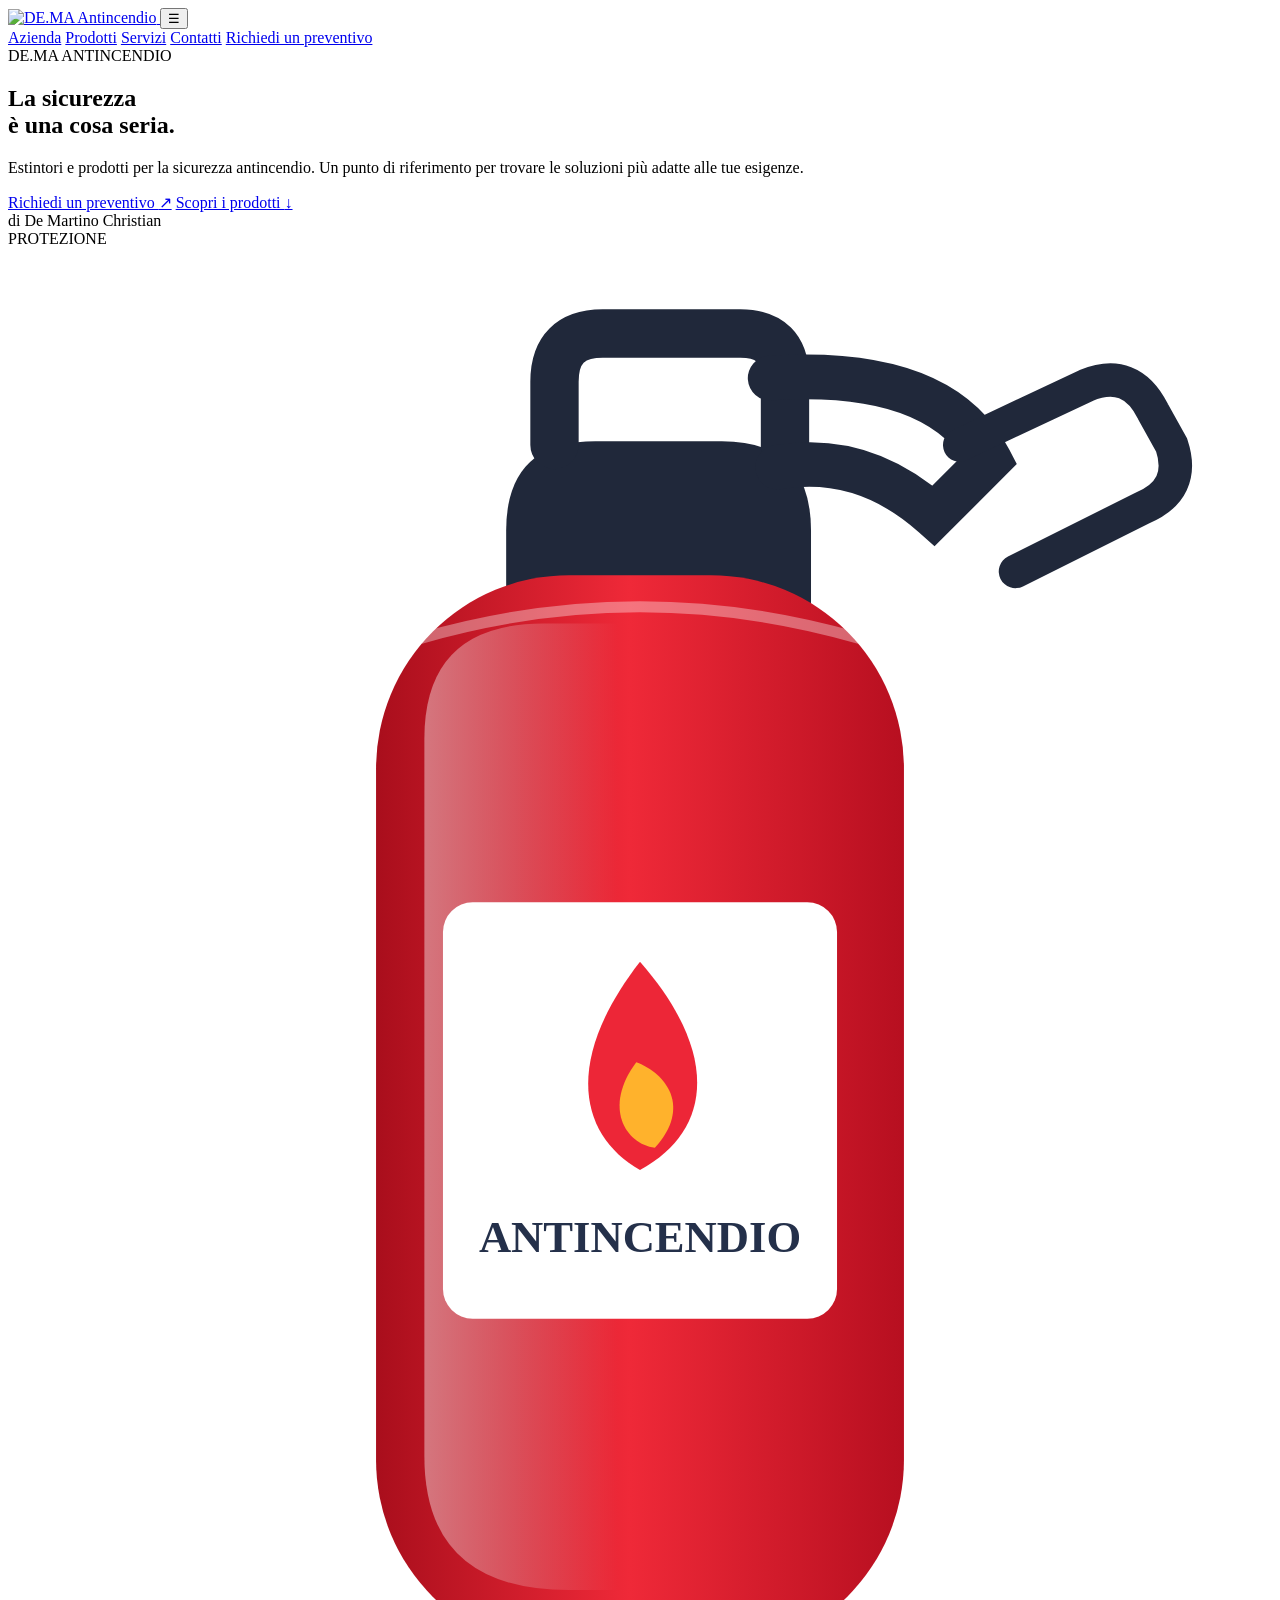
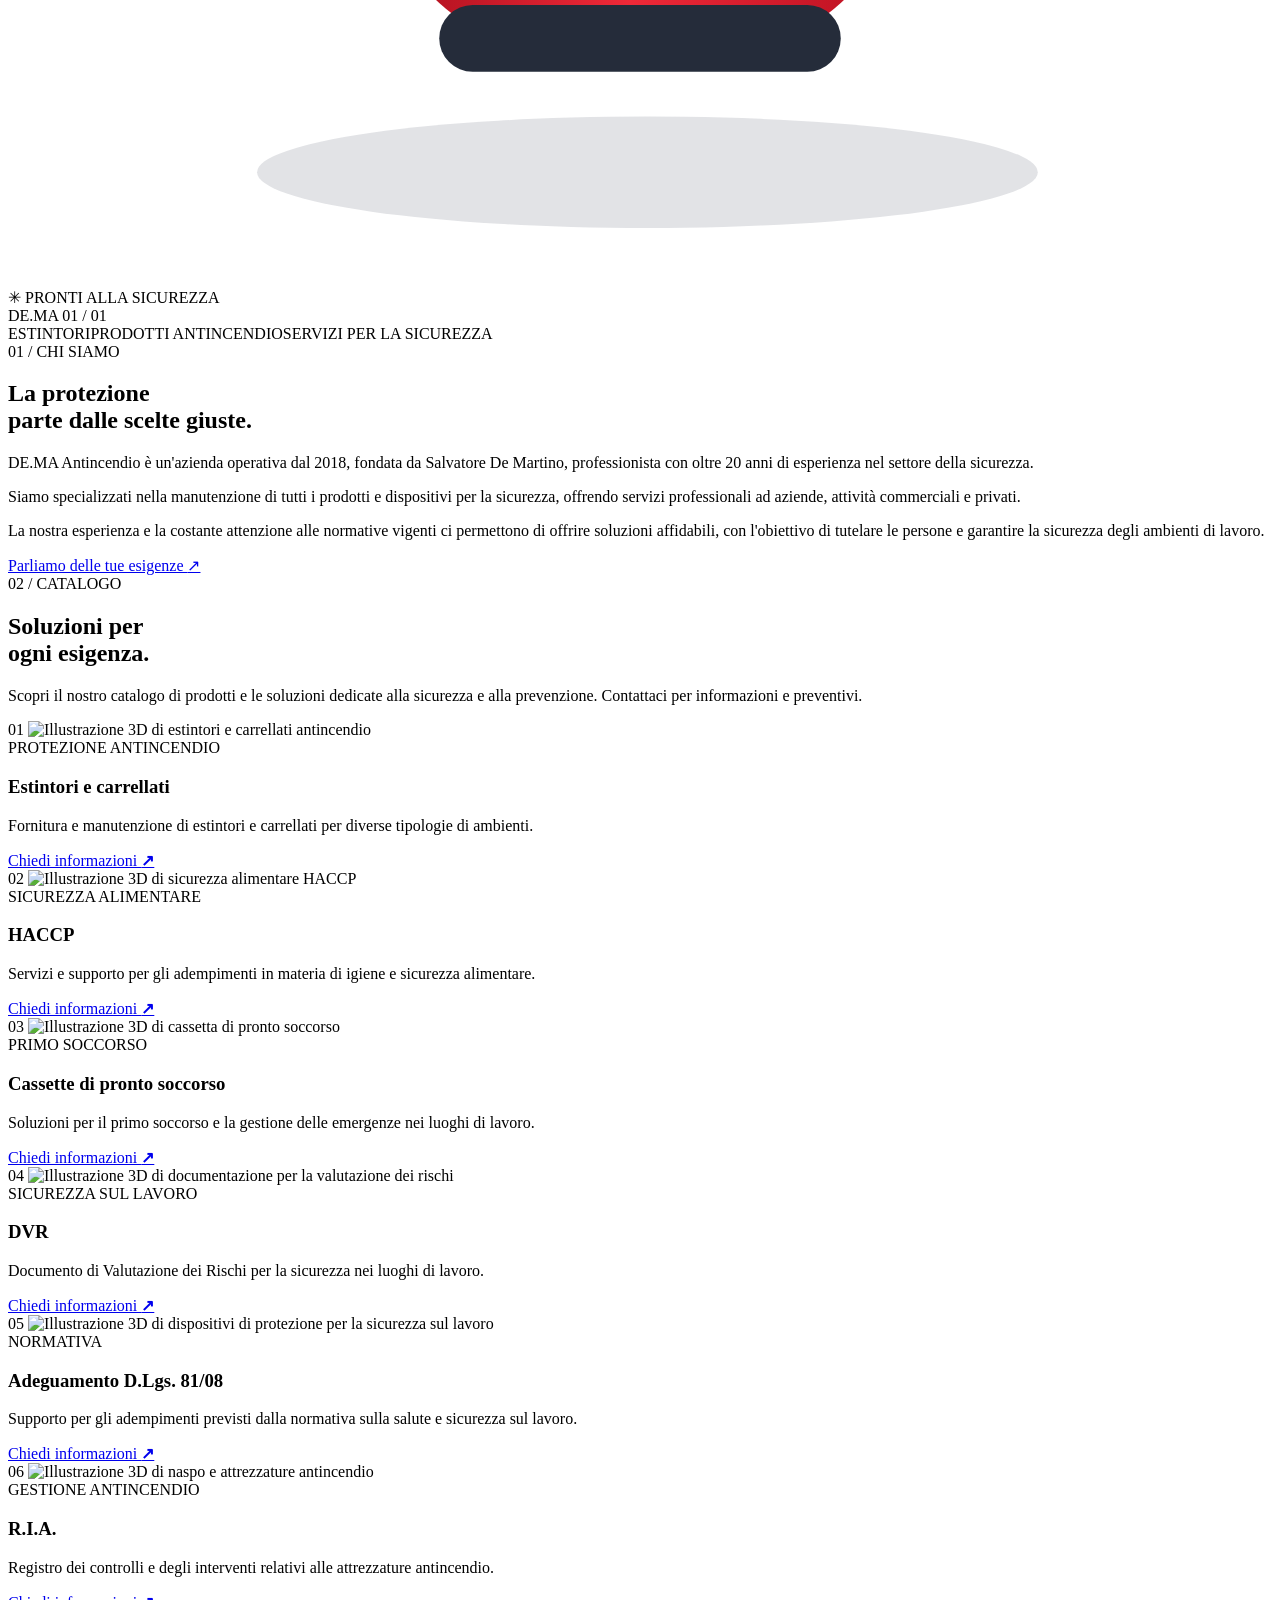
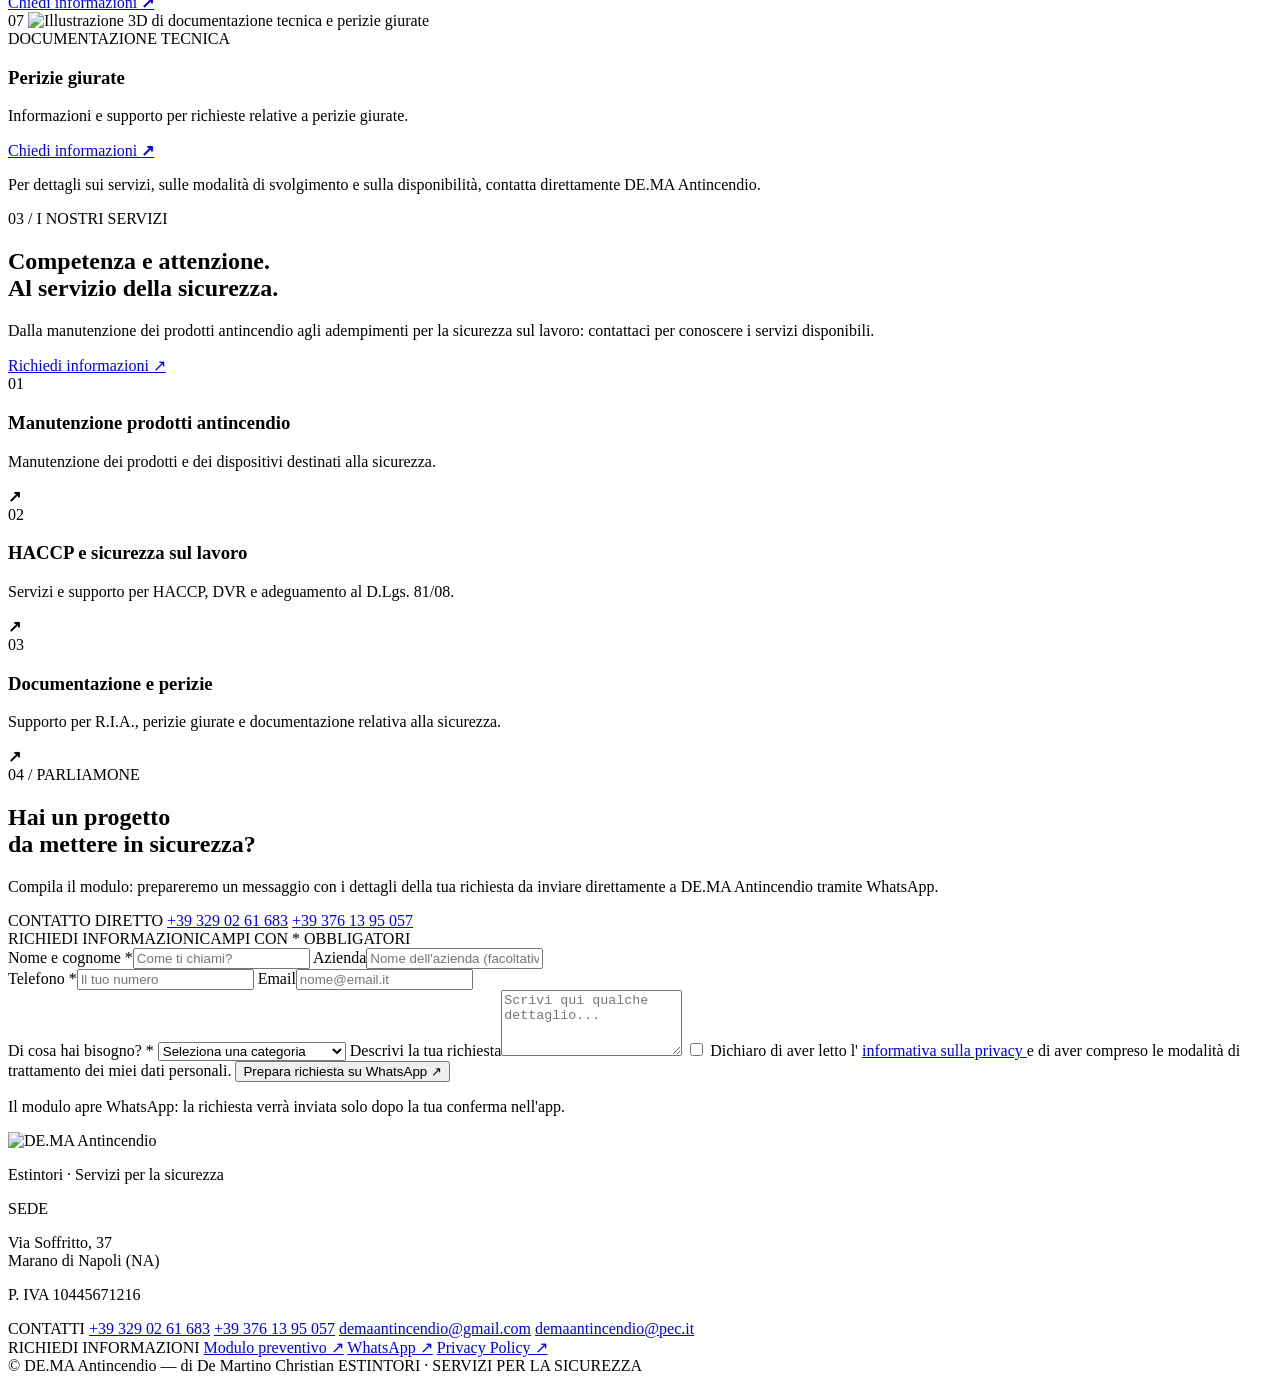
==== index.html @ 51a11959 "Add initial index.html for DE.MA Antincendio site" ====
<!doctype html>
<html lang="it">


<head>
  <meta charset="utf-8">
  <meta name="viewport" content="width=device-width, initial-scale=1">

  <!-- SEO principale -->
  <title>DE.MA Antincendio | Estintori e sicurezza a Marano di Napoli</title>

  <meta name="description" content="DE.MA Antincendio a Marano di Napoli: vendita e manutenzione estintori, HACCP, DVR, pronto soccorso e sicurezza sul lavoro. Contattaci per un preventivo.">

  <meta name="robots" content="index, follow">
  <meta name="author" content="DE.MA Antincendio">
  <meta name="theme-color" content="#ffffff">

  <!-- URL canonico -->
  <link rel="canonical" href="https://dema-antincendio.github.io/dema-antincendio/DEMA_Antincendio/">

  <!-- Open Graph: condivisione social -->
  <meta property="og:type" content="website">
  <meta property="og:site_name" content="DE.MA Antincendio">
  <meta property="og:title" content="DE.MA Antincendio | Estintori e sicurezza">
  <meta property="og:description" content="Servizi antincendio, manutenzione estintori e sicurezza sul lavoro a Marano di Napoli.">
  <meta property="og:url" content="https://dema-antincendio.github.io/dema-antincendio/DEMA_Antincendio/">
  <meta property="og:image" content="https://dema-antincendio.github.io/dema-antincendio/DEMA_Antincendio/images/logo-dema.JPG">
  <meta property="og:image:alt" content="Logo DE.MA Antincendio">
  <meta property="og:locale" content="it_IT">

  <!-- Twitter / X -->
  <meta name="twitter:card" content="summary_large_image">
  <meta name="twitter:title" content="DE.MA Antincendio">
  <meta name="twitter:description" content="Estintori, manutenzione e servizi per la sicurezza a Marano di Napoli.">
  <meta name="twitter:image" content="https://dema-antincendio.github.io/dema-antincendio/DEMA_Antincendio/images/logo-dema.JPG">

  <!-- Icona del sito -->
  <link rel="icon" type="image/jpeg" href="images/logo-dema.JPG">

  <!-- Dati strutturati Schema.org -->
  <script type="application/ld+json">
  {
    "@context": "https://schema.org",
    "@type": "LocalBusiness",
    "name": "DE.MA Antincendio",
    "legalName": "DE.MA ANTINCENDIO DI DE MARTINO CHRISTIAN",
    "url": "https://dema-antincendio.github.io/dema-antincendio/DEMA_Antincendio/",
    "image": "https://dema-antincendio.github.io/dema-antincendio/DEMA_Antincendio/images/logo-dema.JPG",
    "logo": "https://dema-antincendio.github.io/dema-antincendio/DEMA_Antincendio/images/logo-dema-trasparente.png",
    "description": "Vendita e manutenzione di estintori, prodotti antincendio e servizi per la sicurezza sul lavoro.",
    "vatID": "10445671216",
    "email": "demaantincendio@gmail.com",
    "telephone": [
      "+393290261683",
      "+393761395057"
    ],
    "address": {
      "@type": "PostalAddress",
      "streetAddress": "Via Soffritto, 37",
      "addressLocality": "Marano di Napoli",
      "addressRegion": "Campania",
      "addressCountry": "IT"
    },
    "founder": {
      "@type": "Person",
      "name": "Salvatore De Martino"
    },
    "owner": {
      "@type": "Person",
      "name": "Christian De Martino"
    }
  }
  </script>

  <!-- Foglio di stile -->
  <link rel="stylesheet" href="style.css">
</head>


<body>
  <header class="site-header">
    <div class="container nav-wrap">
      <a class="brand" href="#home" aria-label="DE.MA Antincendio, homepage">
        <img src="images/logo-dema.JPG" alt="DE.MA Antincendio">
      </a>
      <button class="menu-toggle" aria-label="Apri il menu" aria-expanded="false">☰</button>
      <nav class="main-nav" aria-label="Navigazione principale">
        <a href="#azienda">Azienda</a>
        <a href="#prodotti">Prodotti</a>
        <a href="#servizi">Servizi</a>
        <a href="#contatti">Contatti</a>
        <a class="nav-cta" href="#preventivo">Richiedi un preventivo</a>
      </nav>
    </div>
  </header>

  <main>
    <section class="hero" id="home">
      <div class="hero-glow"></div>
      <div class="container hero-grid">
        <div class="hero-copy">
          <span class="eyebrow"><span class="eyebrow-dot"></span> DE.MA ANTINCENDIO</span>
          <h1>La sicurezza<br>è una cosa <span>seria.</span></h1>
          <p class="hero-lead">Estintori e prodotti per la sicurezza antincendio. Un punto di riferimento per trovare le soluzioni più adatte alle tue esigenze.</p>
          <div class="hero-actions">
            <a class="button button-red" href="#preventivo">Richiedi un preventivo <span>↗</span></a>
            <a class="text-link" href="#prodotti">Scopri i prodotti <span>↓</span></a>
          </div>
          <div class="hero-note"><span class="note-line"></span> di De Martino Christian</div>
        </div>
        <div class="hero-visual" aria-label="Illustrazione stilizzata di un estintore">
          <div class="visual-orbit orbit-one"></div><div class="visual-orbit orbit-two"></div>
          <div class="visual-tag tag-top">PROTEZIONE</div>
          <svg class="extinguisher" viewBox="0 0 340 440" role="img" aria-label="Illustrazione di un estintore rosso">
            <defs><linearGradient id="body" x1="0" x2="1"><stop offset="0" stop-color="#a90e1c"/><stop offset=".48" stop-color="#ef2938"/><stop offset="1" stop-color="#b70f20"/></linearGradient><linearGradient id="shine" x1="0" x2="1"><stop stop-color="#fff" stop-opacity=".42"/><stop offset="1" stop-color="#fff" stop-opacity="0"/></linearGradient></defs>
            <ellipse cx="172" cy="410" rx="105" ry="15" fill="#101b35" opacity=".12"/>
            <path d="M134 76 Q134 52 158 52 H192 Q216 52 216 76 V98 H134Z" fill="#20283a"/>
            <path d="M147 53 V36 Q147 23 160 23 H197 Q209 23 209 35 V54" fill="none" stroke="#20283a" stroke-width="13" stroke-linecap="round"/>
            <path d="M205 35 Q251 32 264 57 L249 72 Q230 55 207 59" fill="none" stroke="#20283a" stroke-width="12" stroke-linecap="round"/>
            <path d="M256 53 L290 37 Q302 32 308 44 L313 53 Q317 65 305 70 L271 87" fill="none" stroke="#20283a" stroke-width="9" stroke-linecap="round"/>
            <rect x="99" y="88" width="142" height="290" rx="52" fill="url(#body)"/>
            <path d="M112 132 Q112 101 144 101 H164 V361 H151 Q112 361 112 325Z" fill="url(#shine)"/>
            <rect x="117" y="176" width="106" height="112" rx="8" fill="#fff"/>
            <path d="M170 192 C149 219 154 239 170 248 C190 237 191 216 170 192Z" fill="#ed2637"/>
            <path d="M169 219 C160 231 166 241 174 242 C184 231 177 222 169 219Z" fill="#ffb22c"/>
            <text x="170" y="270" font-size="12" font-weight="800" fill="#24304a" text-anchor="middle">ANTINCENDIO</text>
            <rect x="116" y="365" width="108" height="18" rx="9" fill="#252c3a"/>
            <path d="M111 105 Q170 88 229 105" stroke="#fff" stroke-opacity=".35" stroke-width="3" fill="none"/>
          </svg>
          <div class="visual-tag tag-bottom"><span class="tag-mark">✳</span> PRONTI ALLA SICUREZZA</div>
          <div class="visual-number">DE.MA <span>01 / 01</span></div>
        </div>
      </div>
      <div class="hero-bottom"><div class="container hero-bottom-inner"><span>ESTINTORI</span><i></i><span>PRODOTTI ANTINCENDIO</span><i></i><span>SERVIZI PER LA SICUREZZA</span></div></div>
    </section>

    <section class="intro section" id="azienda">
      <div class="container intro-grid">
        <div>
          <span class="section-kicker">01 / CHI SIAMO</span>
          <h2>La protezione<br>parte dalle <span>scelte giuste.</span></h2>
        </div>
        <div class="intro-text">
          <p>DE.MA Antincendio è un'azienda operativa dal 2018, fondata da Salvatore De Martino, professionista con oltre 20 anni di esperienza nel settore della sicurezza.</p>
          <p>Siamo specializzati nella manutenzione di tutti i prodotti e dispositivi per la sicurezza, offrendo servizi professionali ad aziende, attività commerciali e privati.</p>
          <p>La nostra esperienza e la costante attenzione alle normative vigenti ci permettono di offrire soluzioni affidabili, con l'obiettivo di tutelare le persone e garantire la sicurezza degli ambienti di lavoro.</p>
          <a class="arrow-link" href="#contatti">Parliamo delle tue esigenze <span>↗</span></a>
        </div>
      </div>
    </section>

    <section class="products section" id="prodotti">
      <div class="container">
        <div class="section-heading">
          <div>
            <span class="section-kicker">02 / CATALOGO</span>
            <h2>Soluzioni per<br><span>ogni esigenza.</span></h2>
          </div>
          <p>Scopri il nostro catalogo di prodotti e le soluzioni dedicate alla sicurezza e alla prevenzione. Contattaci per informazioni e preventivi.</p>
        </div>

        <div class="product-grid">
          <article class="product-card">
            <div class="product-art">
              <span class="art-label">01</span>
              <img src="images/estintori.jpg" alt="Illustrazione 3D di estintori e carrellati antincendio" loading="lazy">
            </div>
            <div class="product-info">
              <span>PROTEZIONE ANTINCENDIO</span>
              <h3>Estintori e carrellati</h3>
              <p>Fornitura e manutenzione di estintori e carrellati per diverse tipologie di ambienti.</p>
              <a href="#preventivo">Chiedi informazioni <b>↗</b></a>
            </div>
          </article>

          <article class="product-card">
            <div class="product-art">
              <span class="art-label">02</span>
              <img src="images/haccp.jpg" alt="Illustrazione 3D di sicurezza alimentare HACCP" loading="lazy">
            </div>
            <div class="product-info">
              <span>SICUREZZA ALIMENTARE</span>
              <h3>HACCP</h3>
              <p>Servizi e supporto per gli adempimenti in materia di igiene e sicurezza alimentare.</p>
              <a href="#preventivo">Chiedi informazioni <b>↗</b></a>
            </div>
          </article>

          <article class="product-card">
            <div class="product-art">
              <span class="art-label">03</span>
              <img src="images/pronto-soccorso.jpg" alt="Illustrazione 3D di cassetta di pronto soccorso" loading="lazy">
            </div>
            <div class="product-info">
              <span>PRIMO SOCCORSO</span>
              <h3>Cassette di pronto soccorso</h3>
              <p>Soluzioni per il primo soccorso e la gestione delle emergenze nei luoghi di lavoro.</p>
              <a href="#preventivo">Chiedi informazioni <b>↗</b></a>
            </div>
          </article>

          <article class="product-card">
            <div class="product-art">
              <span class="art-label">04</span>
              <img src="images/dvr.jpg" alt="Illustrazione 3D di documentazione per la valutazione dei rischi" loading="lazy">
            </div>
            <div class="product-info">
              <span>SICUREZZA SUL LAVORO</span>
              <h3>DVR</h3>
              <p>Documento di Valutazione dei Rischi per la sicurezza nei luoghi di lavoro.</p>
              <a href="#preventivo">Chiedi informazioni <b>↗</b></a>
            </div>
          </article>

          <article class="product-card">
            <div class="product-art">
              <span class="art-label">05</span>
              <img src="images/sicurezza-lavoro.jpg" alt="Illustrazione 3D di dispositivi di protezione per la sicurezza sul lavoro" loading="lazy">
            </div>
            <div class="product-info">
              <span>NORMATIVA</span>
              <h3>Adeguamento D.Lgs. 81/08</h3>
              <p>Supporto per gli adempimenti previsti dalla normativa sulla salute e sicurezza sul lavoro.</p>
              <a href="#preventivo">Chiedi informazioni <b>↗</b></a>
            </div>
          </article>

          <article class="product-card">
            <div class="product-art">
              <span class="art-label">06</span>
              <img src="images/ria.jpg" alt="Illustrazione 3D di naspo e attrezzature antincendio" loading="lazy">
            </div>
            <div class="product-info">
              <span>GESTIONE ANTINCENDIO</span>
              <h3>R.I.A.</h3>
              <p>Registro dei controlli e degli interventi relativi alle attrezzature antincendio.</p>
              <a href="#preventivo">Chiedi informazioni <b>↗</b></a>
            </div>
          </article>

          <article class="product-card">
            <div class="product-art">
              <span class="art-label">07</span>
              <img src="images/perizie.jpg" alt="Illustrazione 3D di documentazione tecnica e perizie giurate" loading="lazy">
            </div>
            <div class="product-info">
              <span>DOCUMENTAZIONE TECNICA</span>
              <h3>Perizie giurate</h3>
              <p>Informazioni e supporto per richieste relative a perizie giurate.</p>
              <a href="#preventivo">Chiedi informazioni <b>↗</b></a>
            </div>
          </article>
        </div>
        <p class="disclaimer">Per dettagli sui servizi, sulle modalità di svolgimento e sulla disponibilità, contatta direttamente DE.MA Antincendio.</p>
      </div>
    </section>

    <section class="services section" id="servizi">
      <div class="container services-grid">
        <div>
          <span class="section-kicker">03 / I NOSTRI SERVIZI</span>
          <h2>Competenza e attenzione.<br><span>Al servizio della sicurezza.</span></h2>
          <p class="services-lead">Dalla manutenzione dei prodotti antincendio agli adempimenti per la sicurezza sul lavoro: contattaci per conoscere i servizi disponibili.</p>
          <a class="button button-light" href="#preventivo">Richiedi informazioni <span>↗</span></a>
        </div>
        <div class="service-list">
          <div><span>01</span><h3>Manutenzione prodotti antincendio</h3><p>Manutenzione dei prodotti e dei dispositivi destinati alla sicurezza.</p><b>↗</b></div>
          <div><span>02</span><h3>HACCP e sicurezza sul lavoro</h3><p>Servizi e supporto per HACCP, DVR e adeguamento al D.Lgs. 81/08.</p><b>↗</b></div>
          <div><span>03</span><h3>Documentazione e perizie</h3><p>Supporto per R.I.A., perizie giurate e documentazione relativa alla sicurezza.</p><b>↗</b></div>
        </div>
      </div>
    </section>

    <section class="quote section" id="preventivo">
      <div class="container quote-grid">
        <div>
          <span class="section-kicker">04 / PARLIAMONE</span>
          <h2>Hai un progetto<br>da mettere <span>in sicurezza?</span></h2>
          <p>Compila il modulo: prepareremo un messaggio con i dettagli della tua richiesta da inviare direttamente a DE.MA Antincendio tramite WhatsApp.</p>
          <div class="quote-phone">
            <span>CONTATTO DIRETTO</span>
            <a href="tel:+393290261683">+39 329 02 61 683</a>
            <a href="tel:+393761395057">+39 376 13 95 057</a>
          </div>
        </div>

        <form class="quote-form" id="quoteForm">
          <div class="form-top"><span>RICHIEDI INFORMAZIONI</span><span>CAMPI CON * OBBLIGATORI</span></div>
          <label>Nome e cognome *<input name="nome" autocomplete="name" required placeholder="Come ti chiami?"></label>
          <label>Azienda<input name="azienda" autocomplete="organization" placeholder="Nome dell'azienda (facoltativo)"></label>
          <div class="form-row">
            <label>Telefono *<input name="telefono" type="tel" autocomplete="tel" required placeholder="Il tuo numero"></label>
            <label>Email<input name="email" type="email" autocomplete="email" placeholder="nome@email.it"></label>
          </div>
          <label>Di cosa hai bisogno? *
            <select name="richiesta" required>
              <option value="">Seleziona una categoria</option>
              <option>Estintori e carrellati</option>
              <option>HACCP</option>
              <option>Cassette di pronto soccorso</option>
              <option>DVR</option>
              <option>Adeguamento D.Lgs. 81/08</option>
              <option>R.I.A.</option>
              <option>Perizie giurate</option>
              <option>Altre informazioni</option>
            </select>
          </label>
          <label>Descrivi la tua richiesta<textarea name="messaggio" rows="4" placeholder="Scrivi qui qualche dettaglio..."></textarea></label>
          <label class="privacy-check">
            <input type="checkbox" required>
<span>
  Dichiaro di aver letto l'
  <a href="privacy.html" target="_blank" rel="noopener noreferrer">
    informativa sulla privacy
  </a>
  e di aver compreso le modalità di trattamento dei miei dati personali.
</span>
</label>
          <button class="button button-red submit-button" type="submit">Prepara richiesta su WhatsApp <span>↗</span></button>
          <p class="form-feedback" id="formFeedback" aria-live="polite">Il modulo apre WhatsApp: la richiesta verrà inviata solo dopo la tua conferma nell'app.</p>
        </form>
      </div>
    </section>
  </main>

  
<footer class="footer" id="contatti">
  <div class="container">
    <div class="footer-main">

      <div class="footer-brand">
        <img src="images/logo-dema-trasparente.png" alt="DE.MA Antincendio">
        <p>Estintori · Servizi per la sicurezza</p>
      </div>

      <div class="footer-contact">
        <span>SEDE</span>
        <p>Via Soffritto, 37<br>Marano di Napoli (NA)</p>
        <p>P. IVA 10445671216</p>
      </div>

      <div class="footer-contact">
        <span>CONTATTI</span>
        <a href="tel:+393290261683">+39 329 02 61 683</a>
        <a href="tel:+393761395057">+39 376 13 95 057</a>
        <a href="mailto:demaantincendio@gmail.com">demaantincendio@gmail.com</a>
        <a href="mailto:demaantincendio@pec.it">demaantincendio@pec.it</a>
      </div>

      <div class="footer-contact">
        <span>RICHIEDI INFORMAZIONI</span>
        <a href="#preventivo">Modulo preventivo ↗</a>
        <a href="https://wa.me/393290261683" target="_blank" rel="noopener noreferrer">WhatsApp ↗</a>
        <a href="privacy.html">Privacy Policy ↗</a>
      </div>

    </div>

    <div class="footer-bottom">
      <span>© <span id="year"></span> DE.MA Antincendio — di De Martino Christian</span>
      <span>ESTINTORI · SERVIZI PER LA SICUREZZA</span>
    </div>
  </div>
</footer>

<script src="script.js"></script>
</body>
</html>
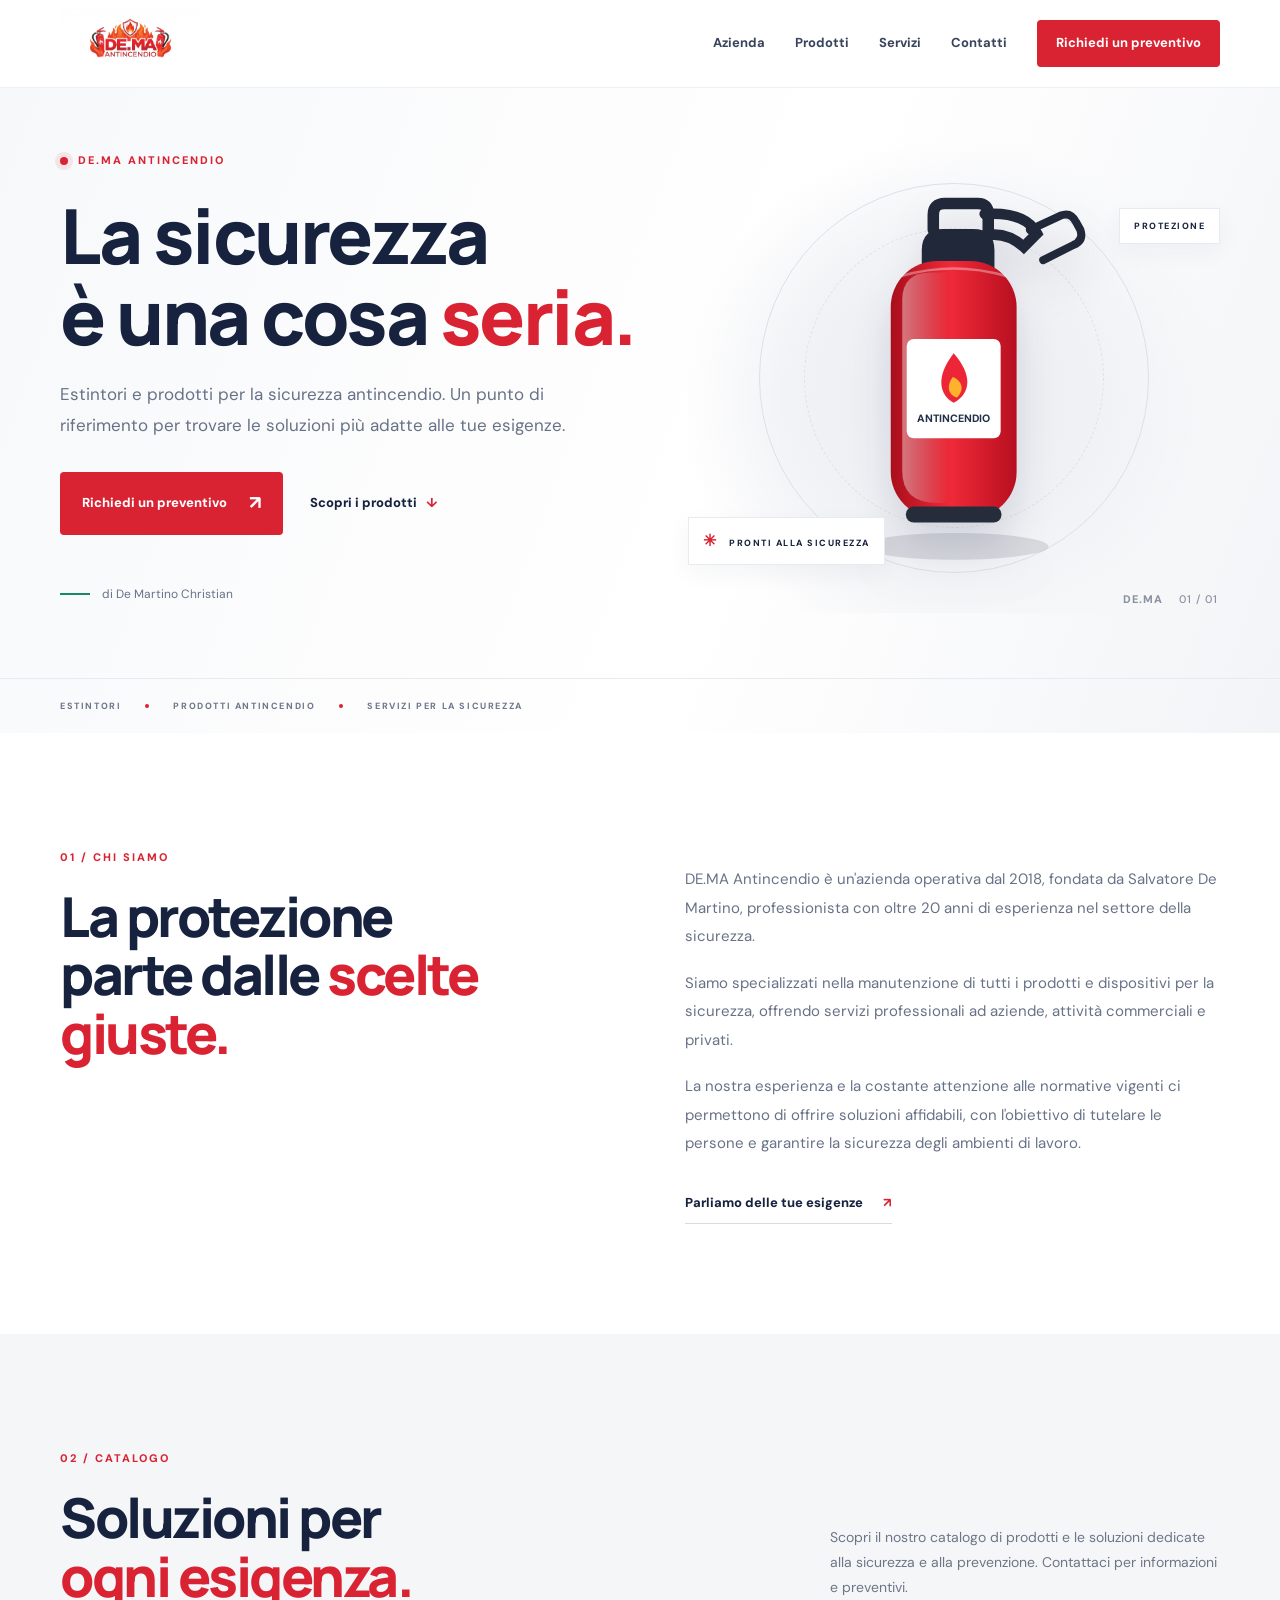
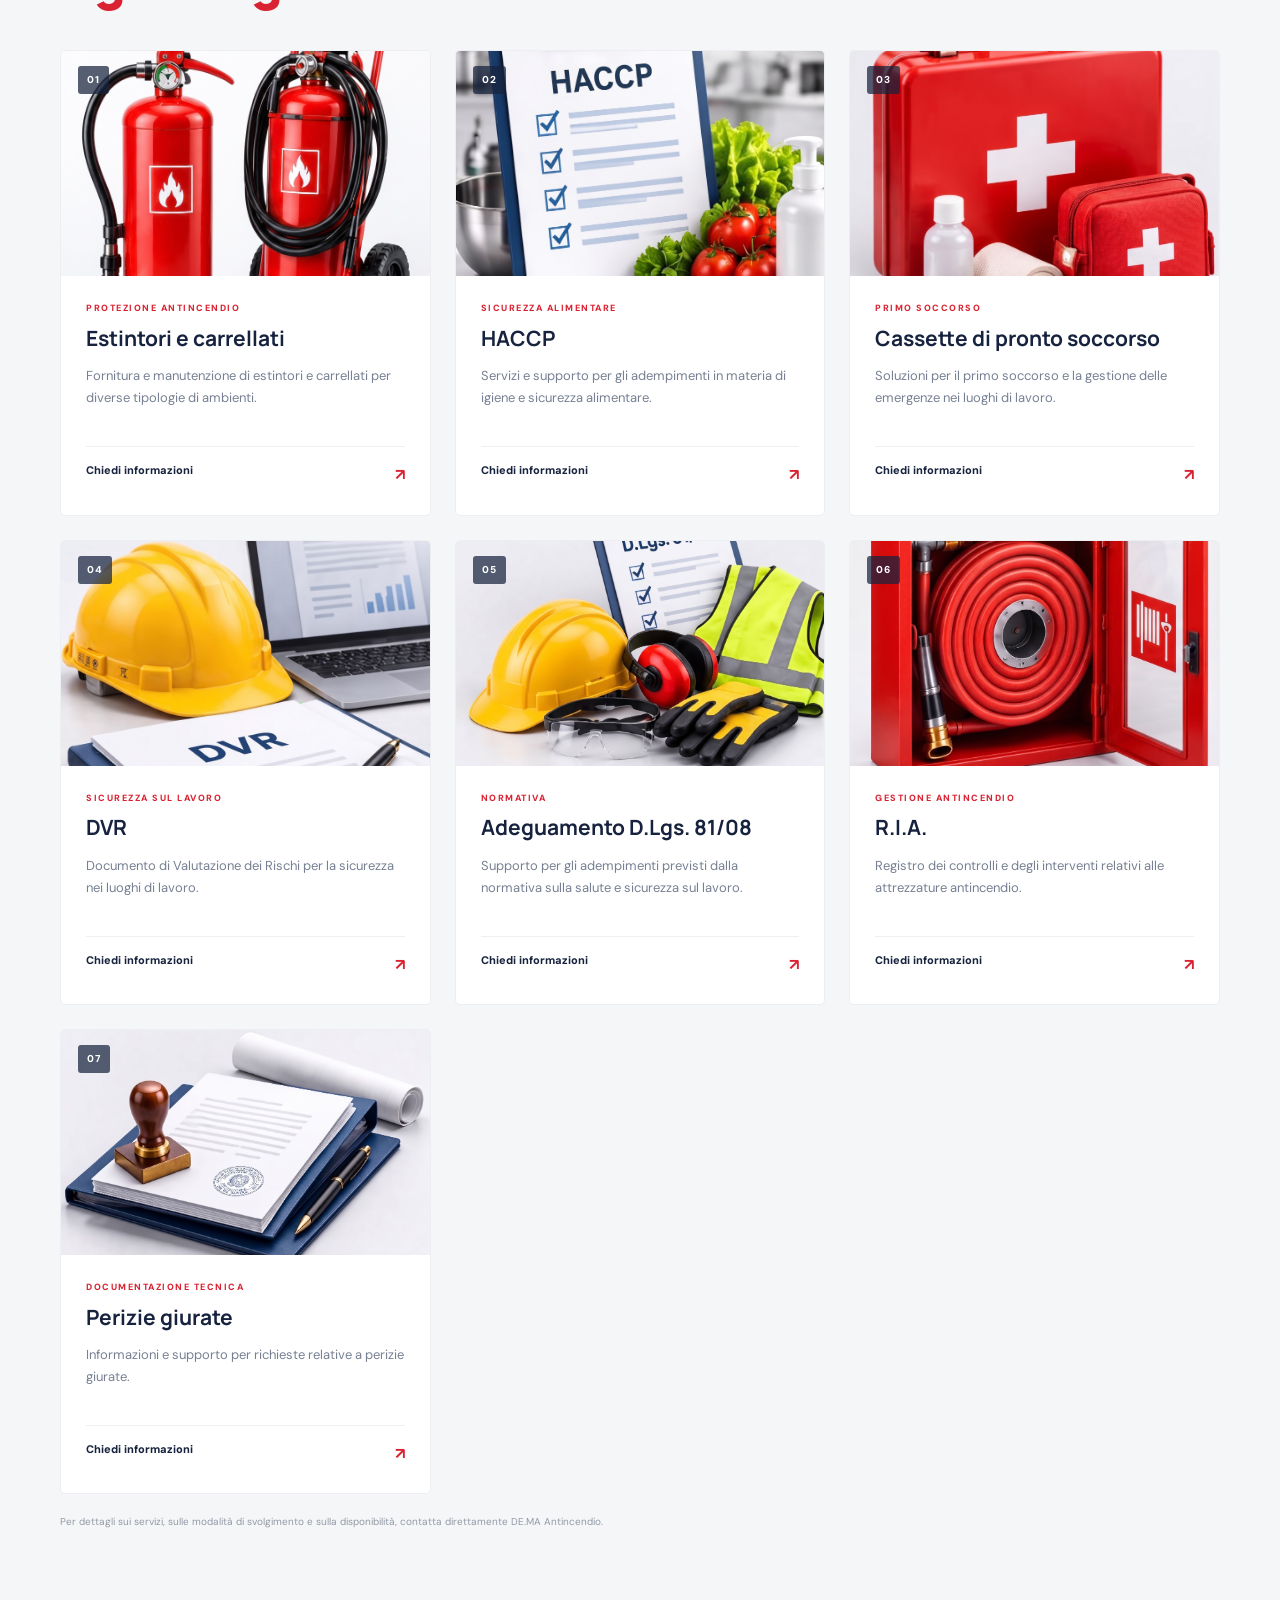
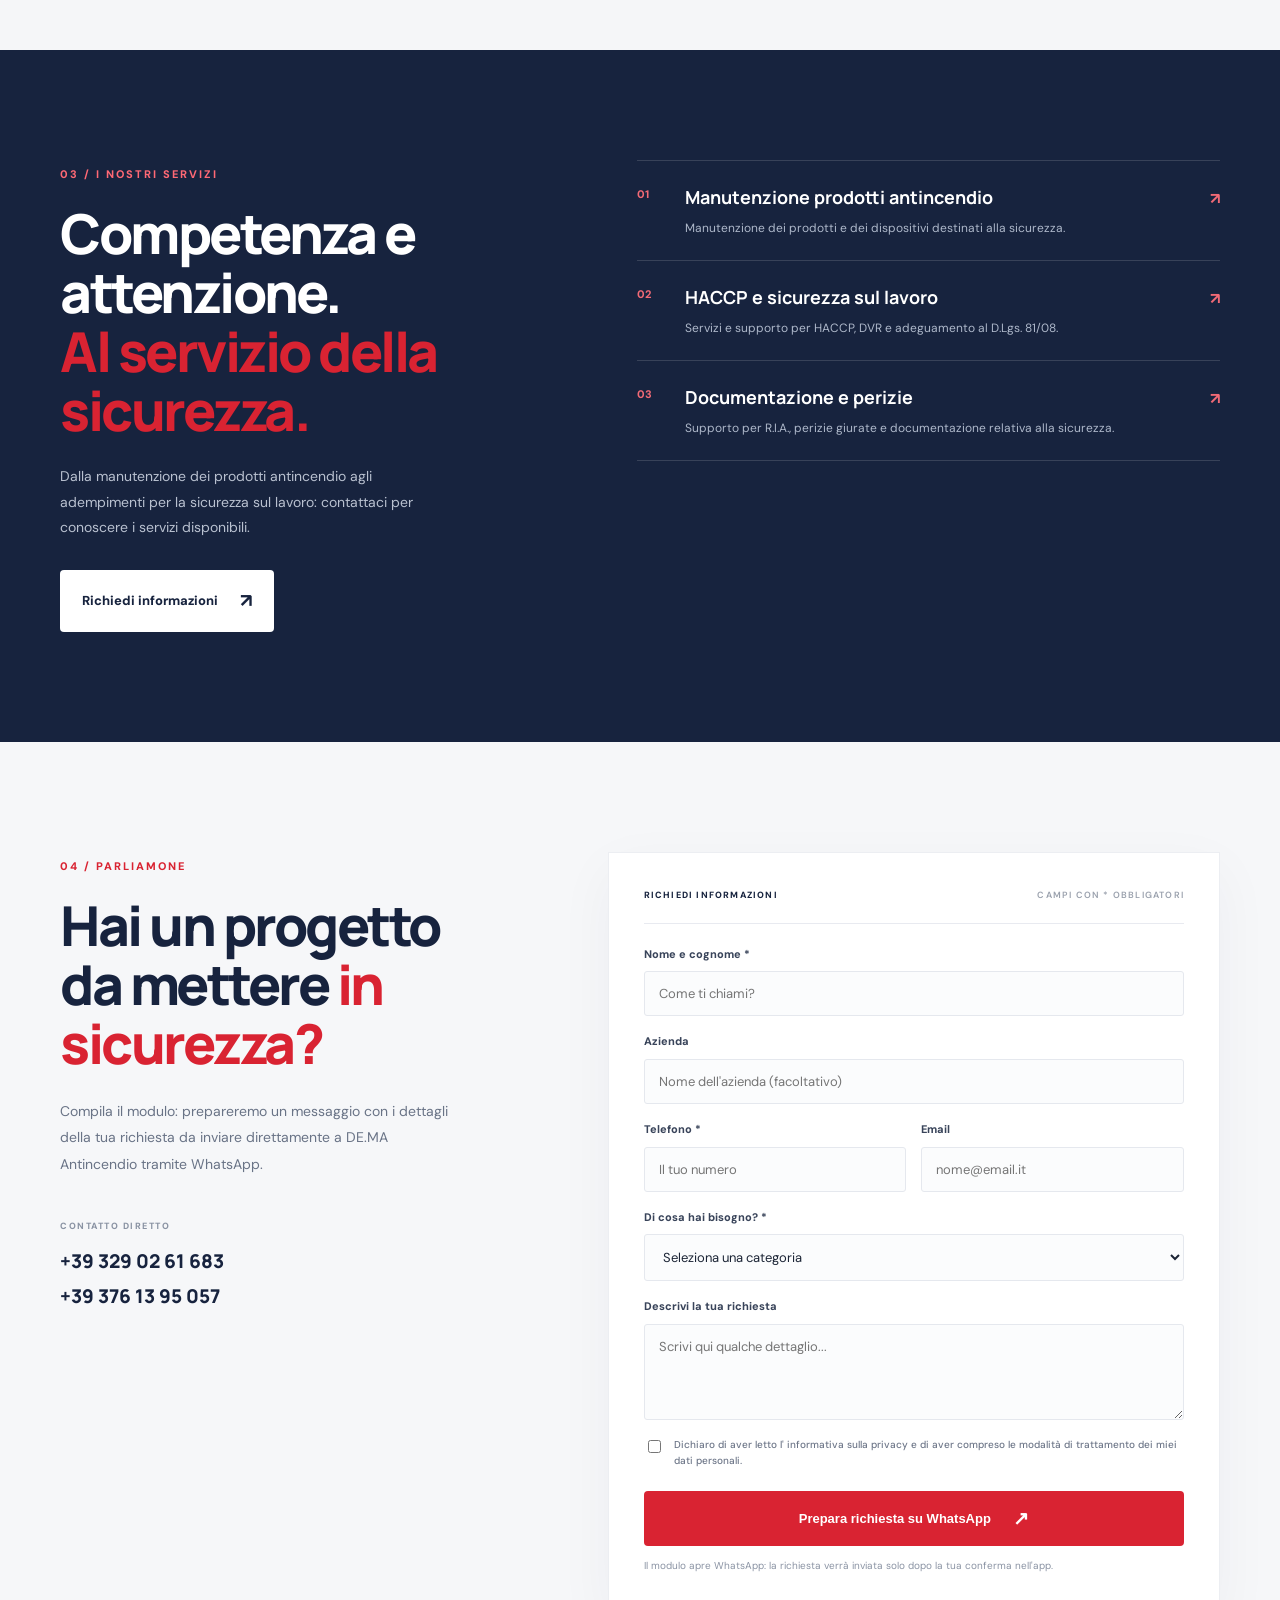
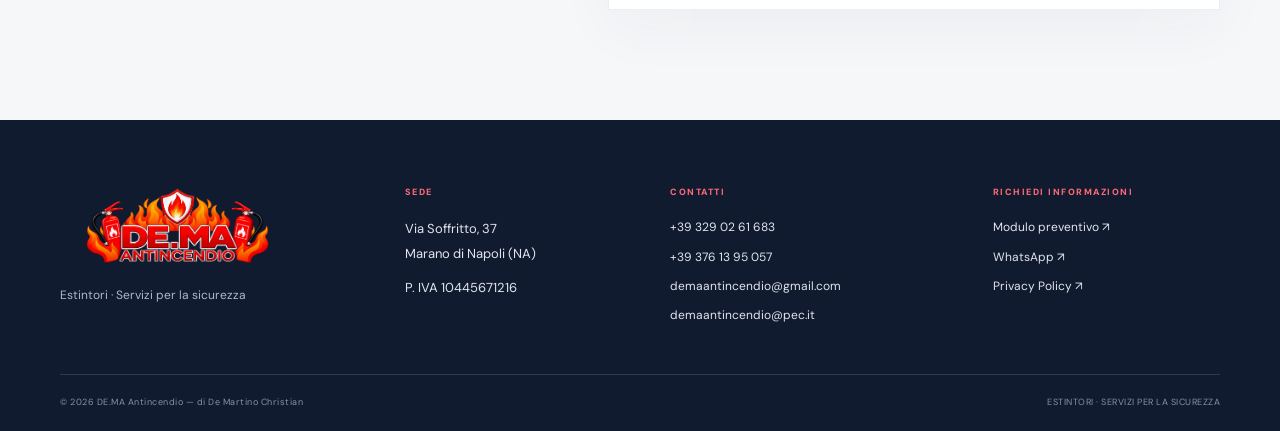
==== commit ed259ecf: "Add files via upload" ====
--- a/index.html
+++ b/index.html
@@ -1,7 +1,6 @@
 
 <!doctype html>
 <html lang="it">
-
 
 <head>
   <meta charset="utf-8">
@@ -10,22 +9,22 @@
   <!-- SEO principale -->
   <title>DE.MA Antincendio | Estintori e sicurezza a Marano di Napoli</title>
 
-  <meta name="description" content="DE.MA Antincendio a Marano di Napoli: vendita e manutenzione estintori, HACCP, DVR, pronto soccorso e sicurezza sul lavoro. Contattaci per un preventivo.">
+  <meta name="description" content="DE.MA Antincendio a Marano di Napoli: vendita e manutenzione estintori, prodotti antincendio, HACCP, DVR e sicurezza sul lavoro. Richiedi un preventivo.">
 
   <meta name="robots" content="index, follow">
   <meta name="author" content="DE.MA Antincendio">
   <meta name="theme-color" content="#ffffff">
 
   <!-- URL canonico -->
-  <link rel="canonical" href="https://dema-antincendio.github.io/dema-antincendio/DEMA_Antincendio/">
-
-  <!-- Open Graph: condivisione social -->
+  <link rel="canonical" href="https://www.demaantincendio.com/">
+
+  <!-- Open Graph -->
   <meta property="og:type" content="website">
   <meta property="og:site_name" content="DE.MA Antincendio">
   <meta property="og:title" content="DE.MA Antincendio | Estintori e sicurezza">
-  <meta property="og:description" content="Servizi antincendio, manutenzione estintori e sicurezza sul lavoro a Marano di Napoli.">
-  <meta property="og:url" content="https://dema-antincendio.github.io/dema-antincendio/DEMA_Antincendio/">
-  <meta property="og:image" content="https://dema-antincendio.github.io/dema-antincendio/DEMA_Antincendio/images/logo-dema.JPG">
+  <meta property="og:description" content="Vendita e manutenzione estintori, prodotti antincendio e servizi per la sicurezza sul lavoro a Marano di Napoli.">
+  <meta property="og:url" content="https://www.demaantincendio.com/">
+  <meta property="og:image" content="https://www.demaantincendio.com/images/logo-dema.JPG">
   <meta property="og:image:alt" content="Logo DE.MA Antincendio">
   <meta property="og:locale" content="it_IT">
 
@@ -33,21 +32,22 @@
   <meta name="twitter:card" content="summary_large_image">
   <meta name="twitter:title" content="DE.MA Antincendio">
   <meta name="twitter:description" content="Estintori, manutenzione e servizi per la sicurezza a Marano di Napoli.">
-  <meta name="twitter:image" content="https://dema-antincendio.github.io/dema-antincendio/DEMA_Antincendio/images/logo-dema.JPG">
-
-  <!-- Icona del sito -->
-  <link rel="icon" type="image/jpeg" href="images/logo-dema.JPG">
+  <meta name="twitter:image" content="https://www.demaantincendio.com/images/logo-dema.JPG">
+
+  <!-- Favicon -->
+  <link rel="icon" type="image/jpeg" href="/images/logo-dema.JPG">
 
   <!-- Dati strutturati Schema.org -->
   <script type="application/ld+json">
   {
     "@context": "https://schema.org",
     "@type": "LocalBusiness",
+    "@id": "https://www.demaantincendio.com/#business",
     "name": "DE.MA Antincendio",
     "legalName": "DE.MA ANTINCENDIO DI DE MARTINO CHRISTIAN",
-    "url": "https://dema-antincendio.github.io/dema-antincendio/DEMA_Antincendio/",
-    "image": "https://dema-antincendio.github.io/dema-antincendio/DEMA_Antincendio/images/logo-dema.JPG",
-    "logo": "https://dema-antincendio.github.io/dema-antincendio/DEMA_Antincendio/images/logo-dema-trasparente.png",
+    "url": "https://www.demaantincendio.com/",
+    "image": "https://www.demaantincendio.com/images/logo-dema.JPG",
+    "logo": "https://www.demaantincendio.com/images/logo-dema-trasparente.png",
     "description": "Vendita e manutenzione di estintori, prodotti antincendio e servizi per la sicurezza sul lavoro.",
     "vatID": "10445671216",
     "email": "demaantincendio@gmail.com",
@@ -74,10 +74,8 @@
   </script>
 
   <!-- Foglio di stile -->
-  <link rel="stylesheet" href="style.css">
+  <link rel="stylesheet" href="/style.css">
 </head>
-
-
 <body>
   <header class="site-header">
     <div class="container nav-wrap">
@@ -367,3 +365,4 @@
 <script src="script.js"></script>
 </body>
 </html>
+
--- a/style.css
+++ b/style.css
@@ -0,0 +1,1160 @@
+
+@font-face {
+  font-family: 'DM Sans';
+  src: url('./fonts/DMSans-VariableFont_opsz,wght.ttf') format('truetype');
+  font-weight: 100 900;
+  font-style: normal;
+  font-display: swap;
+}
+
+@font-face {
+  font-family: 'Manrope';
+  src: url('./fonts/Manrope-VariableFont_wght.ttf') format('truetype');
+  font-weight: 200 800;
+  font-style: normal;
+  font-display: swap;
+}
+
+:root {
+  --navy: #17233e;
+  --navy2: #202e4d;
+  --red: #d92332;
+  --red-dark: #b81827;
+  --ink: #1b2435;
+  --muted: #697386;
+  --line: #e8eaf0;
+  --soft: #f5f6f8;
+  --white: #fff;
+  --green: #178b63;
+}
+
+* {
+  box-sizing: border-box;
+}
+
+html {
+  scroll-behavior: smooth;
+  scroll-padding-top: 90px;
+}
+
+body {
+  margin: 0;
+  color: var(--ink);
+  font-family: 'DM Sans', Arial, sans-serif;
+  line-height: 1.6;
+}
+
+a {
+  color: inherit;
+  text-decoration: none;
+}
+
+.container {
+  width: min(1160px, calc(100% - 48px));
+  margin: auto;
+}
+
+/* HEADER */
+
+.site-header {
+  height: 88px;
+  background: #fff;
+  position: sticky;
+  top: 0;
+  z-index: 20;
+  border-bottom: 1px solid rgba(20, 30, 50, .07);
+}
+
+.nav-wrap {
+  height: 100%;
+  display: flex;
+  align-items: center;
+  justify-content: space-between;
+}
+
+.brand img {
+  width: 250px;
+  height: 66px;
+  object-fit: contain;
+  object-position: left center;
+}
+
+.main-nav {
+  display: flex;
+  align-items: center;
+  gap: 30px;
+  font-size: 13px;
+  font-weight: 700;
+  color: #38445b;
+}
+
+.main-nav a:not(.nav-cta):hover,
+.text-link:hover {
+  color: var(--red);
+}
+
+.nav-cta {
+  background: var(--red);
+  color: white;
+  padding: 13px 19px;
+  border-radius: 4px;
+}
+
+.nav-cta:hover,
+.button-red:hover {
+  background: var(--red-dark);
+}
+
+.menu-toggle {
+  display: none;
+  border: 0;
+  background: none;
+  font-size: 27px;
+  color: var(--navy);
+}
+
+/* HERO */
+
+.hero {
+  background: linear-gradient(110deg, #f7f8fa 0%, #fff 58%, #f3f4f7 100%);
+  position: relative;
+  overflow: hidden;
+}
+
+.hero-grid {
+  min-height: 590px;
+  display: grid;
+  grid-template-columns: 1fr .92fr;
+  align-items: center;
+  gap: 50px;
+  padding-top: 55px;
+  padding-bottom: 65px;
+}
+
+.hero-copy {
+  position: relative;
+  z-index: 2;
+}
+
+.eyebrow,
+.section-kicker {
+  font-size: 11px;
+  letter-spacing: 2px;
+  font-weight: 800;
+  color: var(--red);
+}
+
+.eyebrow {
+  display: flex;
+  align-items: center;
+  gap: 10px;
+}
+
+.eyebrow-dot {
+  width: 8px;
+  height: 8px;
+  border-radius: 50%;
+  background: var(--red);
+  box-shadow: 0 0 0 5px #d9233218;
+}
+
+.hero h1,
+.section h2 {
+  font-family: Manrope, Arial, sans-serif;
+  font-weight: 800;
+  letter-spacing: -2.5px;
+  line-height: 1.07;
+  color: var(--navy);
+}
+
+.hero h1 {
+  font-size: clamp(48px, 6vw, 76px);
+  margin: 25px 0 22px;
+}
+
+.hero h1 span,
+.section h2 span {
+  color: var(--red);
+}
+
+.hero-lead {
+  max-width: 510px;
+  font-size: 17px;
+  color: #687287;
+  line-height: 1.8;
+}
+
+.hero-actions {
+  display: flex;
+  align-items: center;
+  gap: 27px;
+  margin-top: 32px;
+}
+
+.button {
+  display: inline-flex;
+  align-items: center;
+  justify-content: center;
+  gap: 22px;
+  border: 0;
+  border-radius: 4px;
+  padding: 16px 22px;
+  font-size: 13px;
+  font-weight: 800;
+  cursor: pointer;
+  transition: .2s;
+}
+
+.button span {
+  font-size: 19px;
+}
+
+.button-red {
+  background: var(--red);
+  color: #fff;
+}
+
+.text-link {
+  font-size: 13px;
+  font-weight: 800;
+  color: var(--navy);
+}
+
+.text-link span {
+  color: var(--red);
+  padding-left: 6px;
+}
+
+.hero-note {
+  margin-top: 50px;
+  color: #687287;
+  font-size: 12px;
+  display: flex;
+  align-items: center;
+  gap: 12px;
+}
+
+.note-line {
+  width: 30px;
+  height: 2px;
+  background: var(--green);
+}
+
+.hero-visual {
+  height: 470px;
+  position: relative;
+  display: flex;
+  align-items: center;
+  justify-content: center;
+  background: radial-gradient(ellipse at 50% 55%, #e7eaf0 0%, #f2f3f6 45%, transparent 72%);
+}
+
+.extinguisher {
+  height: 390px;
+  width: auto;
+  position: relative;
+  z-index: 2;
+  filter: drop-shadow(0 24px 18px #17233e20);
+}
+
+.visual-orbit {
+  position: absolute;
+  border: 1px solid #dce0e8;
+  border-radius: 50%;
+  width: 390px;
+  height: 390px;
+}
+
+.orbit-two {
+  width: 300px;
+  height: 300px;
+  border-style: dashed;
+}
+
+.visual-tag {
+  position: absolute;
+  z-index: 3;
+  background: #fff;
+  border: 1px solid #e9eaf0;
+  padding: 10px 14px;
+  font-size: 9px;
+  letter-spacing: 1.5px;
+  font-weight: 800;
+  color: var(--navy);
+  box-shadow: 0 8px 25px #17233e0c;
+}
+
+.tag-top {
+  top: 65px;
+  right: 0;
+}
+
+.tag-bottom {
+  bottom: 48px;
+  left: 0;
+}
+
+.tag-mark {
+  color: var(--red);
+  font-size: 16px;
+  margin-right: 8px;
+}
+
+.visual-number {
+  position: absolute;
+  bottom: 4px;
+  right: 2px;
+  font-size: 11px;
+  font-weight: 800;
+  color: #8991a0;
+  letter-spacing: 1px;
+}
+
+.visual-number span {
+  font-weight: 500;
+  margin-left: 12px;
+}
+
+.hero-bottom {
+  border-top: 1px solid #e8eaf0;
+}
+
+.hero-bottom-inner {
+  display: flex;
+  gap: 24px;
+  align-items: center;
+  min-height: 54px;
+  font-size: 9px;
+  letter-spacing: 1.6px;
+  font-weight: 800;
+  color: #6f788a;
+}
+
+.hero-bottom-inner i {
+  width: 4px;
+  height: 4px;
+  background: var(--red);
+  border-radius: 50%;
+}
+
+/* SEZIONI GENERALI */
+
+.section {
+  padding: 110px 0;
+}
+
+.section h2 {
+  font-size: clamp(37px, 4.5vw, 55px);
+  margin: 18px 0 0;
+}
+
+/* CHI SIAMO */
+
+.intro-grid {
+  display: grid;
+  grid-template-columns: 1fr 1fr;
+  gap: 90px;
+}
+
+.intro-text {
+  padding-top: 22px;
+  color: #687287;
+  font-size: 15px;
+  line-height: 1.9;
+}
+
+.intro-text p {
+  margin: 0 0 18px;
+}
+
+.arrow-link {
+  display: inline-flex;
+  gap: 20px;
+  margin-top: 15px;
+  color: var(--navy);
+  font-size: 13px;
+  font-weight: 800;
+  border-bottom: 1px solid #d7dbe3;
+  padding-bottom: 8px;
+}
+
+.arrow-link span {
+  color: var(--red);
+}
+
+/* CATALOGO */
+
+.products {
+  background: var(--soft);
+}
+
+.section-heading {
+  display: flex;
+  justify-content: space-between;
+  align-items: end;
+  margin-bottom: 45px;
+  gap: 40px;
+}
+
+.section-heading > p {
+  max-width: 390px;
+  color: #6d7688;
+  font-size: 14px;
+  line-height: 1.8;
+  margin: 0 0 5px;
+}
+
+.product-grid {
+  display: grid;
+  grid-template-columns: repeat(3, 1fr);
+  gap: 24px;
+  align-items: stretch;
+}
+
+.product-card {
+  background: #fff;
+  border: 1px solid #eceef2;
+  border-radius: 5px;
+  overflow: hidden;
+  display: flex;
+  flex-direction: column;
+  transition: transform .25s, box-shadow .25s;
+}
+
+.product-card:hover {
+  transform: translateY(-6px);
+  box-shadow: 0 18px 40px #17233e12;
+}
+
+/* Immagini fotografiche del catalogo */
+
+.product-art {
+  height: 225px;
+  width: 100%;
+  position: relative;
+  display: flex;
+  align-items: center;
+  justify-content: center;
+  overflow: hidden;
+  background: linear-gradient(135deg, #e9edf3, #f8f9fb);
+}
+
+.product-art img {
+  width: 100%;
+  height: 100%;
+  display: block;
+  object-fit: cover;
+  object-position: center;
+  transition: transform .45s ease;
+}
+
+.product-card:hover .product-art img {
+  transform: scale(1.055);
+}
+
+.art-label {
+  position: absolute;
+  z-index: 2;
+  top: 15px;
+  left: 17px;
+  font-size: 10px;
+  letter-spacing: 1px;
+  color: #fff;
+  font-weight: 800;
+  background: rgba(23, 35, 62, .72);
+  padding: 6px 9px;
+  border-radius: 3px;
+}
+
+/* Vecchie illustrazioni: mantenute come fallback */
+
+.mini-ext {
+  height: 135px;
+  width: 65px;
+  border-radius: 24px 24px 18px 18px;
+  background: linear-gradient(90deg, #b91827, #ed2c3a 55%, #b91827);
+  box-shadow: 0 18px 22px #17233e25;
+  display: grid;
+  place-items: center;
+  color: #fff;
+  font-size: 36px;
+  border: 5px solid #d51e30;
+  position: relative;
+}
+
+.mini-ext:before {
+  content: '';
+  position: absolute;
+  width: 25px;
+  height: 16px;
+  border: 7px solid #30394b;
+  border-bottom: 0;
+  border-radius: 12px 12px 0 0;
+  top: -22px;
+}
+
+.mini-ext:after {
+  content: '';
+  position: absolute;
+  width: 30px;
+  height: 8px;
+  background: #30394b;
+  top: -22px;
+  right: -23px;
+  transform: rotate(-25deg);
+  border-radius: 8px;
+}
+
+.hose-ring {
+  width: 132px;
+  height: 132px;
+  border: 18px solid #d92332;
+  border-radius: 50%;
+  box-shadow: inset 0 0 0 5px #a81725, 0 16px 25px #17233e20;
+  position: relative;
+}
+
+.hose-ring:before {
+  content: '';
+  position: absolute;
+  width: 42px;
+  height: 42px;
+  background: #f5f6f8;
+  border: 12px solid #26334d;
+  border-radius: 50%;
+  left: 26px;
+  top: 26px;
+}
+
+.hose-ring:after {
+  content: '';
+  position: absolute;
+  width: 75px;
+  height: 16px;
+  background: #27334c;
+  right: -39px;
+  top: 47px;
+  transform: rotate(35deg);
+  border-radius: 8px;
+}
+
+.sign-board {
+  height: 125px;
+  width: 105px;
+  background: #168a62;
+  border: 9px solid #fff;
+  box-shadow: 0 12px 24px #17233e25;
+  color: white;
+  display: grid;
+  place-items: center;
+  font-size: 70px;
+  font-weight: 400;
+}
+
+.product-info {
+  padding: 25px 25px 27px;
+  display: flex;
+  flex-direction: column;
+  flex: 1;
+}
+
+.product-info > span {
+  font-size: 9px;
+  letter-spacing: 1.5px;
+  color: var(--red);
+  font-weight: 800;
+}
+
+.product-info h3 {
+  font-family: Manrope, sans-serif;
+  font-size: 21px;
+  line-height: 1.35;
+  color: var(--navy);
+  margin: 8px 0;
+}
+
+.product-info p {
+  font-size: 13px;
+  color: #778093;
+  min-height: 66px;
+  line-height: 1.7;
+  margin: 5px 0 15px;
+}
+
+.product-info a {
+  display: flex;
+  justify-content: space-between;
+  border-top: 1px solid #edf0f3;
+  padding-top: 15px;
+  margin-top: auto;
+  font-size: 11px;
+  font-weight: 800;
+  color: var(--navy);
+}
+
+.product-info a b {
+  color: var(--red);
+  font-size: 16px;
+}
+
+.disclaimer {
+  font-size: 10px;
+  color: #9299a6;
+  margin-top: 20px;
+}
+
+/* SERVIZI */
+
+.services {
+  background: var(--navy);
+  color: #fff;
+}
+
+.services-grid {
+  display: grid;
+  grid-template-columns: .9fr 1.1fr;
+  gap: 100px;
+}
+
+.services .section-kicker {
+  color: #ff6975;
+}
+
+.services h2 {
+  color: #fff;
+}
+
+.services-lead {
+  color: #b9c1d0;
+  max-width: 390px;
+  font-size: 14px;
+  line-height: 1.8;
+  margin: 25px 0 30px;
+}
+
+.button-light {
+  background: #fff;
+  color: var(--navy);
+}
+
+.button-light:hover {
+  background: #f1f2f5;
+}
+
+.service-list > div {
+  position: relative;
+  border-bottom: 1px solid #ffffff24;
+  padding: 22px 40px 22px 48px;
+}
+
+.service-list > div:first-child {
+  border-top: 1px solid #ffffff24;
+}
+
+.service-list > div > span {
+  position: absolute;
+  left: 0;
+  top: 25px;
+  color: #f16a76;
+  font-size: 11px;
+  font-weight: 800;
+}
+
+.service-list h3 {
+  margin: 0;
+  color: #fff;
+  font-family: Manrope, sans-serif;
+  font-size: 18px;
+}
+
+.service-list p {
+  margin: 7px 0 0;
+  color: #aeb8ca;
+  font-size: 12px;
+}
+
+.service-list b {
+  position: absolute;
+  right: 0;
+  top: 25px;
+  color: #f16a76;
+}
+
+/* PREVENTIVO */
+
+.quote {
+  background: #f6f7f9;
+}
+
+.quote-grid {
+  display: grid;
+  grid-template-columns: .85fr 1.15fr;
+  gap: 95px;
+  align-items: start;
+}
+
+.quote-grid > div:first-child > p {
+  color: #697386;
+  font-size: 14px;
+  line-height: 1.9;
+  max-width: 400px;
+  margin-top: 25px;
+}
+
+.quote-phone {
+  margin-top: 42px;
+  display: flex;
+  flex-direction: column;
+  gap: 5px;
+}
+
+.quote-phone span,
+.footer-contact span {
+  font-size: 9px;
+  letter-spacing: 1.5px;
+  color: #8a93a3;
+  font-weight: 800;
+  margin-bottom: 7px;
+}
+
+.quote-phone a {
+  font-family: Manrope, sans-serif;
+  font-weight: 800;
+  color: var(--navy);
+  font-size: 19px;
+}
+
+.quote-form {
+  background: #fff;
+  padding: 35px;
+  box-shadow: 0 18px 55px #17233e0b;
+  border: 1px solid #eceef2;
+}
+
+.form-top {
+  display: flex;
+  justify-content: space-between;
+  gap: 10px;
+  border-bottom: 1px solid var(--line);
+  padding-bottom: 20px;
+  margin-bottom: 22px;
+  font-size: 9px;
+  letter-spacing: 1.2px;
+  font-weight: 800;
+  color: var(--navy);
+}
+
+.form-top span:last-child {
+  color: #9aa1ad;
+  font-weight: 600;
+}
+
+.quote-form label {
+  display: flex;
+  flex-direction: column;
+  gap: 8px;
+  font-size: 11px;
+  font-weight: 800;
+  color: #39445a;
+  margin-bottom: 17px;
+}
+
+.quote-form input:not([type=checkbox]),
+.quote-form select,
+.quote-form textarea {
+  width: 100%;
+  border: 1px solid #e5e8ee;
+  background: #fbfcfd;
+  border-radius: 3px;
+  padding: 13px 14px;
+  font: 400 13px 'DM Sans', sans-serif;
+  color: var(--ink);
+  outline: none;
+}
+
+.quote-form input:focus,
+.quote-form select:focus,
+.quote-form textarea:focus {
+  border-color: #d92332;
+  box-shadow: 0 0 0 3px #d9233210;
+}
+
+.quote-form textarea {
+  resize: vertical;
+}
+
+.form-row {
+  display: grid;
+  grid-template-columns: 1fr 1fr;
+  gap: 15px;
+}
+
+.quote-form .privacy-check {
+  display: flex;
+  flex-direction: row;
+  align-items: flex-start;
+  gap: 10px;
+  font-weight: 500;
+  font-size: 10px;
+  line-height: 1.6;
+  color: #6d7688;
+}
+
+.privacy-check input {
+  margin-top: 3px;
+  accent-color: var(--red);
+}
+
+.privacy-check em {
+  display: block;
+  color: #b34a52;
+  font-style: normal;
+  margin-top: 3px;
+}
+
+.submit-button {
+  width: 100%;
+  margin-top: 5px;
+}
+
+.form-feedback {
+  font-size: 10px;
+  color: #8a93a3;
+  line-height: 1.6;
+  margin: 12px 0 0;
+}
+
+/* FOOTER */
+
+.footer {
+  background: #111b30;
+  color: #fff;
+  padding: 65px 0 22px;
+}
+
+.footer-main {
+  display: grid;
+  grid-template-columns: 1.35fr 1fr 1.25fr 1fr;
+  gap: 38px;
+  padding-bottom: 48px;
+  align-items: start;
+}
+
+.footer-brand img {
+  width: 235px;
+  height: 82px;
+  object-fit: contain;
+  object-position: left center;
+  background: transparent;
+  padding: 0;
+}
+
+.footer-brand p {
+  font-size: 12px;
+  color: #aeb8ca;
+  margin-top: 12px;
+}
+
+.footer-contact {
+  display: flex;
+  flex-direction: column;
+  align-items: flex-start;
+  gap: 9px;
+}
+
+.footer-contact span {
+  color: #ff6975;
+  margin-bottom: 9px;
+}
+
+.footer-contact p {
+  font-size: 13px;
+  color: #e1e5ed;
+  line-height: 1.9;
+  margin: 0;
+}
+
+.footer-contact a {
+  font-size: 12px;
+  color: #e1e5ed;
+  line-height: 1.7;
+  overflow-wrap: anywhere;
+  transition: color .2s;
+}
+
+.footer-contact a:hover {
+  color: #ff6975;
+}
+
+.footer-bottom {
+  border-top: 1px solid #ffffff20;
+  padding-top: 20px;
+  display: flex;
+  justify-content: space-between;
+  gap: 20px;
+  color: #8792a6;
+  font-size: 9px;
+  letter-spacing: .5px;
+}
+
+/* TABLET */
+
+@media(max-width: 1000px) {
+  .footer-main {
+    grid-template-columns: 1fr 1fr;
+    gap: 35px;
+  }
+
+  .footer-brand {
+    grid-column: 1 / -1;
+  }
+
+  .main-nav {
+    gap: 17px;
+  }
+
+  .main-nav a {
+    font-size: 11px;
+  }
+
+  .nav-cta {
+    padding: 11px 13px;
+  }
+
+  .hero-grid {
+    gap: 15px;
+  }
+
+  .hero-visual {
+    height: 410px;
+  }
+
+  .extinguisher {
+    height: 340px;
+  }
+
+  .visual-orbit {
+    width: 320px;
+    height: 320px;
+  }
+
+  .intro-grid,
+  .services-grid,
+  .quote-grid {
+    gap: 50px;
+  }
+
+  .section {
+    padding: 85px 0;
+  }
+}
+
+/* SMARTPHONE */
+
+@media(max-width: 700px) {
+  .container {
+    width: min(100% - 36px, 540px);
+  }
+
+  .site-header {
+    height: 76px;
+  }
+
+  .brand img {
+    width: 205px;
+    height: 60px;
+  }
+
+  .menu-toggle {
+    display: block;
+  }
+
+  .main-nav {
+    display: none;
+    position: absolute;
+    top: 76px;
+    left: 0;
+    right: 0;
+    background: #fff;
+    padding: 18px 24px 24px;
+    box-shadow: 0 15px 25px #17233e12;
+    flex-direction: column;
+    align-items: stretch;
+    gap: 0;
+  }
+
+  .main-nav.open {
+    display: flex;
+  }
+
+  .main-nav a {
+    padding: 13px 0;
+    font-size: 13px;
+  }
+
+  .main-nav .nav-cta {
+    text-align: center;
+    padding: 13px;
+    margin-top: 8px;
+  }
+
+  .hero-grid {
+    grid-template-columns: 1fr;
+    padding-top: 65px;
+    padding-bottom: 35px;
+    gap: 10px;
+  }
+
+  .hero h1 {
+    font-size: 55px;
+  }
+
+  .hero-lead {
+    font-size: 15px;
+  }
+
+  .hero-note {
+    margin-top: 30px;
+  }
+
+  .hero-visual {
+    height: 350px;
+    margin-top: 8px;
+  }
+
+  .extinguisher {
+    height: 300px;
+  }
+
+  .visual-orbit {
+    width: 285px;
+    height: 285px;
+  }
+
+  .tag-top {
+    right: 5px;
+    top: 30px;
+  }
+
+  .tag-bottom {
+    left: 0;
+    bottom: 28px;
+  }
+
+  .hero-bottom-inner {
+    gap: 10px;
+    flex-wrap: wrap;
+    padding-top: 13px;
+    padding-bottom: 13px;
+    font-size: 8px;
+  }
+
+  .intro-grid,
+  .services-grid,
+  .quote-grid {
+    grid-template-columns: 1fr;
+    gap: 28px;
+  }
+
+  .section {
+    padding: 72px 0;
+  }
+
+  .section h2 {
+    font-size: 42px;
+  }
+
+  .intro-text {
+    padding-top: 0;
+  }
+
+  .section-heading {
+    display: block;
+  }
+
+  .section-heading > p {
+    margin-top: 22px;
+  }
+
+  .product-grid {
+    grid-template-columns: 1fr;
+    gap: 18px;
+  }
+
+  .product-art {
+    height: 220px;
+  }
+
+  .product-info {
+    padding: 22px;
+  }
+
+  .product-info p {
+    min-height: 0;
+  }
+
+  .services-grid {
+    gap: 45px;
+  }
+
+  .quote-form {
+    padding: 23px 18px;
+  }
+
+  .form-row {
+    grid-template-columns: 1fr;
+    gap: 0;
+  }
+
+  .form-top {
+    font-size: 8px;
+  }
+
+  .footer {
+    padding-top: 48px;
+  }
+
+  .footer-main {
+    grid-template-columns: 1fr;
+    gap: 28px;
+    padding-bottom: 35px;
+  }
+
+  .footer-brand {
+    grid-column: auto;
+  }
+
+  .footer-brand img {
+    width: 220px;
+    height: 75px;
+  }
+
+  .footer-contact {
+    padding-top: 4px;
+  }
+
+  .footer-bottom {
+    flex-direction: column;
+    gap: 8px;
+    line-height: 1.7;
+  }
+
+  .hero-actions {
+    gap: 18px;
+    flex-wrap: wrap;
+  }
+}
+
+/* ACCESSIBILITÀ */
+
+@media(prefers-reduced-motion: reduce) {
+  html {
+    scroll-behavior: auto;
+  }
+
+  *,
+  *:before,
+  *:after {
+    transition: none !important;
+  }
+}
